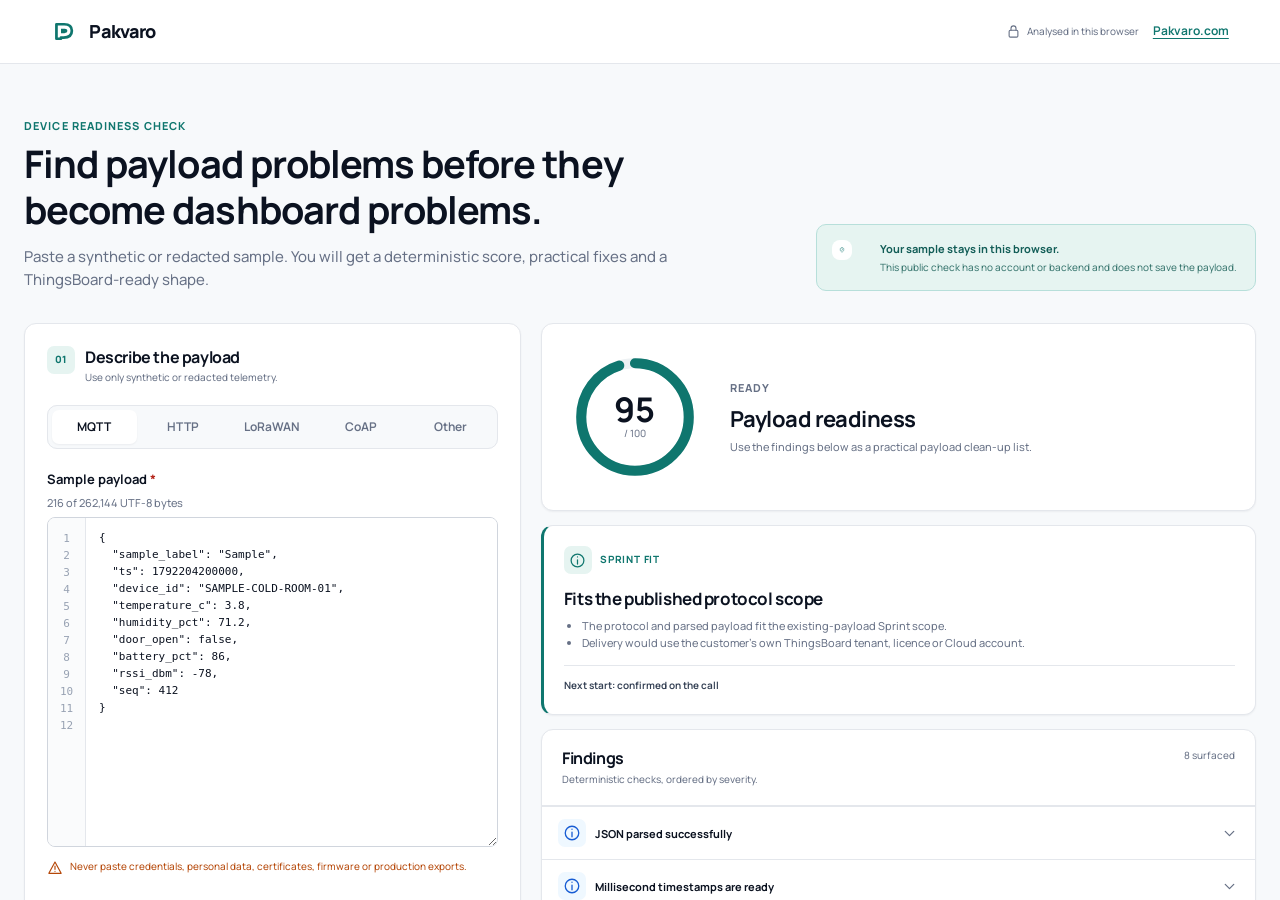
==== index.html @ 4d6ba7c0 "Deploy Release A 2026-10-19T22:43Z" ====
<!doctype html><html lang="en" class="frame-pending"><head><meta charset="UTF-8"><meta name="viewport" content="width=device-width,initial-scale=1"><link rel="icon" href="/favicon.svg" type="image/svg+xml"><link rel="stylesheet" href="/frame-guard.css"><script src="/frame-guard.js"></script><meta http-equiv="refresh" content="0;url=/readiness"><title>Pakvaro Device Readiness Check</title></head><body><main><p>Continue to the <a href="/readiness">Pakvaro Device Readiness Check</a>.</p></main></body></html>
---- frame-guard.css ----
html.frame-pending {
  visibility: hidden;
}
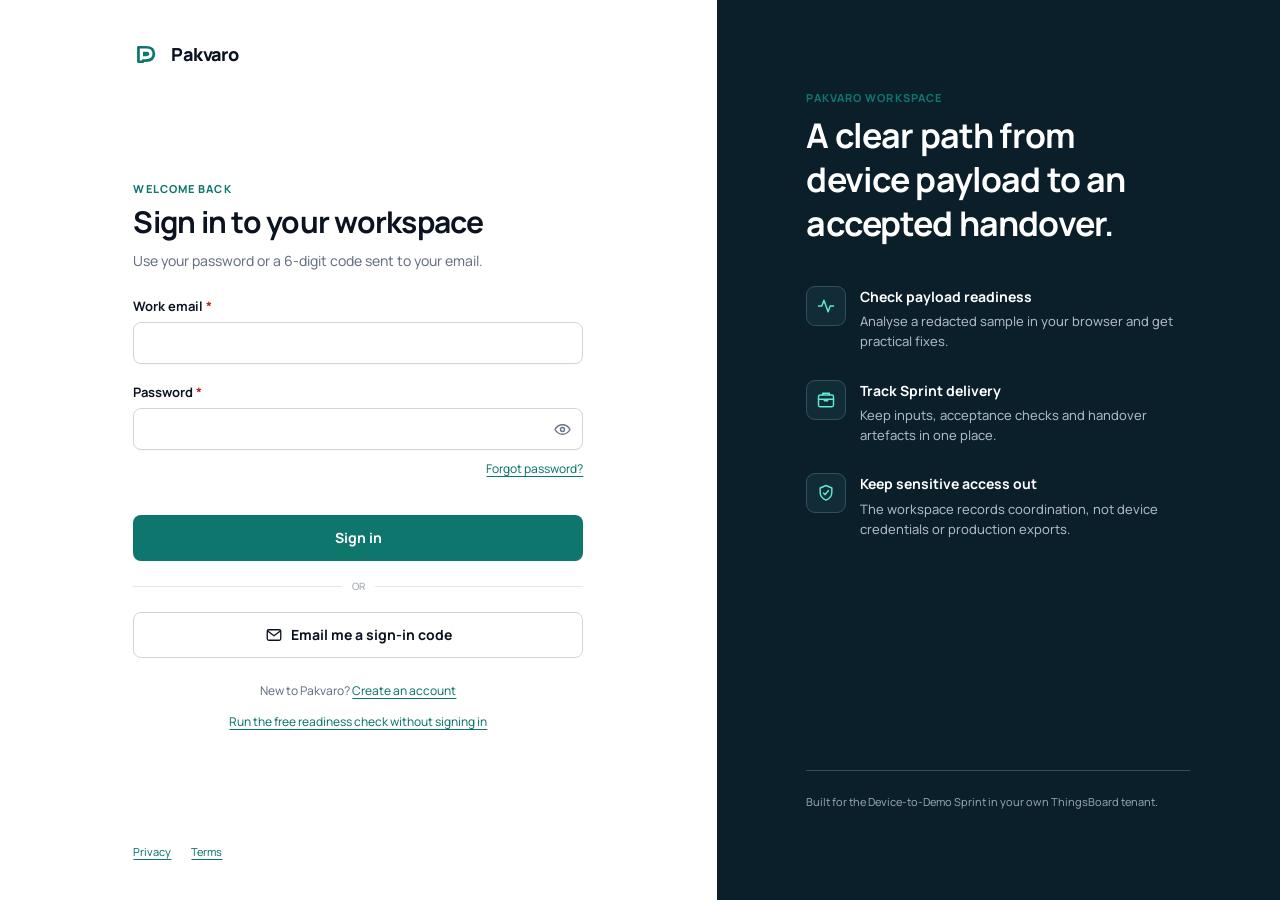
==== commit fc2d74d5: "Deploy Release B 2026-10-20T17:12Z" ====
--- a/index.html
+++ b/index.html
@@ -1 +1,23 @@
-<!doctype html><html lang="en" class="frame-pending"><head><meta charset="UTF-8"><meta name="viewport" content="width=device-width,initial-scale=1"><link rel="icon" href="/favicon.svg" type="image/svg+xml"><link rel="stylesheet" href="/frame-guard.css"><script src="/frame-guard.js"></script><meta http-equiv="refresh" content="0;url=/readiness"><title>Pakvaro Device Readiness Check</title></head><body><main><p>Continue to the <a href="/readiness">Pakvaro Device Readiness Check</a>.</p></main></body></html>+<!doctype html>
+<html lang="en" class="frame-pending">
+  <head>
+    <meta charset="UTF-8" />
+    <meta name="viewport" content="width=device-width, initial-scale=1.0" />
+    <meta name="theme-color" content="#0f766e" />
+    <meta name="robots" content="noindex" />
+    <link rel="stylesheet" href="/frame-guard.css" />
+    <script src="/frame-guard.js"></script>
+    <script src="/preload-guard.js"></script>
+    <title>Pakvaro Workspace</title>
+    <link rel="icon" href="/favicon.svg" type="image/svg+xml" />
+    <link rel="icon" href="/favicon-32.png" sizes="32x32" type="image/png" />
+    <link rel="apple-touch-icon" href="/apple-touch-icon.png" />
+    <script type="module" crossorigin src="/assets/index-mVOu3CSX.js"></script>
+    <link rel="modulepreload" crossorigin href="/assets/ui-y8qulZf3.js">
+    <link rel="modulepreload" crossorigin href="/assets/lib-CEiZIIER.js">
+    <link rel="stylesheet" crossorigin href="/assets/index-DmCGZKM4.css">
+  </head>
+  <body>
+    <div id="root"></div>
+  </body>
+</html>
--- a/assets/index-DmCGZKM4.css
+++ b/assets/index-DmCGZKM4.css
@@ -0,0 +1 @@
+@font-face{font-family:Manrope;src:url(/fonts/manrope.woff2)format("woff2");font-style:normal;font-weight:200 800;font-display:swap}:root{--white:#fff;--surface:#f7f9fb;--surface-raised:#fff;--surface-soft:#f2f4f7;--ink:#0b1220;--body:#344054;--muted:#667085;--subtle:#98a2b3;--line:#e4e7ec;--line-strong:#d0d5dd;--teal:#0f766e;--teal-hover:#115e59;--teal-tint:#e6f4f1;--teal-line:#99d7cf;--blue:#175cd3;--blue-tint:#eff8ff;--green:#067647;--green-tint:#ecfdf3;--amber:#b54708;--amber-tint:#fffaeb;--red:#b42318;--red-tint:#fef3f2;--radius:12px;--radius-sm:8px;--shadow-sm:0 1px 2px #1018280d;--shadow-lg:0 16px 40px -16px #10182833;color:var(--body);background:var(--surface);font-synthesis:none;text-rendering:optimizelegibility;font-family:Manrope,Arial,sans-serif}*,:before,:after{box-sizing:border-box;min-width:0}html{scroll-behavior:smooth;overflow-x:hidden}body{background:var(--surface);min-width:320px;min-height:100vh;color:var(--body);-webkit-font-smoothing:antialiased;margin:0;font-size:14px;font-weight:450;line-height:1.55;overflow-x:hidden}button,input,select,textarea{font:inherit}button,a,select,label,input[type=checkbox],input[type=radio]{touch-action:manipulation}button{color:inherit}a{color:var(--teal);text-underline-offset:3px;text-decoration-thickness:1px}a:hover{color:var(--teal-hover)}img,svg{max-width:100%;display:block}h1,h2,h3,p,dl,dd,ul,ol{margin-top:0}h1,h2,h3{color:var(--ink);letter-spacing:-.025em;text-wrap:balance}h1{font-size:32px;line-height:1.2}h2{font-size:20px;line-height:1.3}h3{font-size:15px;line-height:1.4}p,li{overflow-wrap:anywhere;text-wrap:pretty}table{border-collapse:collapse;border-spacing:0}:focus-visible{outline-offset:2px;outline:3px solid #14b8a666}.sr-only{clip:rect(0,0,0,0)!important;white-space:nowrap!important;border:0!important;width:1px!important;height:1px!important;margin:-1px!important;padding:0!important;position:absolute!important;overflow:hidden!important}.muted{color:var(--muted)}.eyebrow{color:var(--teal);letter-spacing:.1em;text-transform:uppercase;margin:0 0 8px;font-size:11px;font-weight:750;line-height:1.4}.skip-link{z-index:1000;background:var(--ink);color:var(--white);border-radius:8px;padding:10px 14px;font-weight:700;position:fixed;top:12px;left:12px;transform:translateY(-160%)}.skip-link:focus{color:var(--white);transform:translateY(0)}.button{border-radius:var(--radius-sm);text-align:center;cursor:pointer;border:1px solid #0000;justify-content:center;align-items:center;gap:8px;min-height:40px;padding:9px 15px;font-size:13px;font-weight:720;line-height:1.4;text-decoration:none;transition:background-color .15s,border-color .15s,box-shadow .15s,transform .15s;display:inline-flex}.button:hover:not(:disabled){transform:translateY(-1px)}.button:disabled{opacity:.52;cursor:not-allowed}.button--primary{background:var(--teal);color:#fff;box-shadow:var(--shadow-sm)}.button--primary:hover:not(:disabled){background:var(--teal-hover);color:#fff}.button--secondary{border-color:var(--line-strong);color:var(--ink);background:#fff}.button--secondary:hover:not(:disabled){background:var(--surface);color:var(--ink);border-color:#98a2b3}.button--ghost{color:var(--body);background:0 0}.button--ghost:hover:not(:disabled){background:var(--surface-soft);color:var(--ink)}.button--danger{color:var(--red);background:#fff;border-color:#fda29b}.button--danger:hover:not(:disabled){background:var(--red-tint)}.button--sm{min-height:34px;padding:6px 11px;font-size:12px}.button--lg{min-height:46px;padding:11px 18px;font-size:14px}.spinner{border:2px solid;border-right-color:#0000;border-radius:50%;width:16px;height:16px;animation:.7s linear infinite spin}.icon-button{width:38px;height:38px;color:var(--muted);cursor:pointer;background:0 0;border:1px solid #0000;border-radius:8px;flex:0 0 38px;place-items:center;padding:0;display:grid}.icon-button:hover:not(:disabled){border-color:var(--line);background:var(--surface);color:var(--ink)}.icon-button:disabled{opacity:.45;cursor:not-allowed}.icon-button--sm{flex-basis:30px;width:30px;height:30px}.input,.textarea,.select{border:1px solid var(--line-strong);width:100%;color:var(--ink);background:#fff;border-radius:8px;transition:border-color .15s,box-shadow .15s;box-shadow:0 1px 1px #10182808}.input,.select{height:42px;padding:9px 12px}.textarea{resize:vertical;min-height:112px;padding:11px 12px;line-height:1.55}.select{padding-right:34px}.input::placeholder,.textarea::placeholder{color:var(--subtle)}.input:focus,.textarea:focus,.select:focus{border-color:var(--teal);outline:0;box-shadow:0 0 0 3px #0f766e1f}.input:disabled,.select:disabled{background:var(--surface-soft);color:var(--muted)}.field{gap:6px;display:grid}.field>label,.field-label{color:var(--ink);font-size:13px;font-weight:680}.field>label span{color:var(--red)}.field__hint{color:var(--muted);margin:-2px 0 0;font-size:11px}.field__error{color:var(--red);align-items:center;gap:5px;margin:0;font-size:11px;display:flex}.field--error .input,.field--error .textarea,.field--error .select{border-color:#f04438}.input-with-action{position:relative}.input-with-action .input{padding-right:48px}.input-with-action .icon-button{position:absolute;top:2px;right:2px}.password-control{gap:7px;display:grid}.password-strength{color:var(--muted);align-items:center;gap:10px;font-size:11px;display:flex}.strength-bars{flex:1;grid-template-columns:repeat(4,1fr);gap:4px;display:grid}.strength-bars i{background:var(--line);border-radius:4px;height:3px}.strength-bars i.is-active{background:var(--teal)}.choice-control{color:var(--body);cursor:pointer;grid-template-columns:18px minmax(0,1fr);align-items:flex-start;gap:10px;display:grid}.choice-control>input{opacity:0;pointer-events:none;position:absolute}.choice-control__indicator{border:1px solid var(--line-strong);color:#fff;background:#fff;border-radius:5px;place-items:center;width:18px;height:18px;margin-top:1px;display:grid}.choice-control>input:focus-visible+.choice-control__indicator{outline-offset:2px;outline:3px solid #14b8a666}.choice-control>input:checked+.choice-control__indicator{border-color:var(--teal);background:var(--teal)}.radio-group .choice-control__indicator{border-radius:50%}.radio-group .choice-control>input:checked+.choice-control__indicator{border:5px solid var(--teal);background:#fff}.choice-control strong{color:var(--ink);font-size:13px;font-weight:600;display:block}.choice-control small{color:var(--muted);margin-top:2px;font-size:11px;font-weight:450;display:block}.radio-group{border:0;gap:10px;margin:0;padding:0;display:grid}.segmented{border:1px solid var(--line);background:var(--surface);border-radius:10px;flex-wrap:wrap;gap:4px;margin:0;padding:4px;display:flex;overflow:hidden}.segmented__option{cursor:pointer;flex:1}.segmented__option input{opacity:0;position:absolute}.segmented__option span{min-height:34px;color:var(--muted);white-space:nowrap;border-radius:7px;justify-content:center;align-items:center;padding:6px 10px;font-size:12px;font-weight:650;display:flex}.segmented__option input:checked+span{color:var(--ink);box-shadow:var(--shadow-sm);background:#fff}.segmented__option input:focus-visible+span{outline:3px solid #14b8a666}.card{border:1px solid var(--line);border-radius:var(--radius);background:var(--surface-raised);box-shadow:var(--shadow-sm)}.badge{text-transform:capitalize;white-space:nowrap;border:1px solid #0000;border-radius:999px;align-items:center;gap:6px;min-height:24px;padding:3px 8px;font-size:10px;font-weight:700;line-height:1.35;display:inline-flex}.badge i{background:currentColor;border-radius:50%;width:6px;height:6px}.badge--neutral{border-color:var(--line);background:var(--surface);color:var(--muted)}.badge--teal{background:var(--teal-tint);color:var(--teal);border-color:#a7ded7}.badge--blue{background:var(--blue-tint);color:var(--blue);border-color:#b2ddff}.badge--amber{background:var(--amber-tint);color:var(--amber);border-color:#fedf89}.badge--red{background:var(--red-tint);color:var(--red);border-color:#fecdca}.badge--green{background:var(--green-tint);color:var(--green);border-color:#abefc6}.avatar{background:var(--teal-tint);width:36px;height:36px;color:var(--teal);border:1px solid #b7dfda;border-radius:50%;flex:0 0 36px;place-items:center;font-size:11px;font-weight:800;display:grid}.avatar--sm{flex-basis:32px;width:32px;height:32px;font-size:10px}.avatar--lg{flex-basis:56px;width:56px;height:56px;font-size:15px}.progress{background:var(--surface-soft);border-radius:8px;width:100%;height:7px;overflow:hidden}.progress>span{border-radius:inherit;background:var(--teal);height:100%;display:block}.skeleton{background:#e9edf2;border-radius:6px;animation:1.2s ease-in-out infinite pulse;display:block}.score-gauge{flex:0 0 142px;width:142px;height:142px;position:relative}.score-gauge svg{width:100%;height:100%;transform:rotate(-90deg)}.score-gauge circle{fill:none;stroke-width:3px}.score-gauge__track{stroke:#edf1f3}.score-gauge__value{stroke:var(--teal);stroke-linecap:round}.score-gauge>div{text-align:center;place-content:center;display:grid;position:absolute;inset:0}.score-gauge strong{color:var(--ink);font-size:34px;line-height:1}.score-gauge span{color:var(--muted);font-size:10px}.empty-state{border:1px dashed var(--line-strong);border-radius:var(--radius);text-align:center;background:#fff;justify-items:center;padding:48px 24px;display:grid}.empty-state>span{background:var(--teal-tint);width:44px;height:44px;color:var(--teal);border-radius:10px;place-items:center;margin-bottom:16px;display:grid}.empty-state h3{margin-bottom:6px;font-size:17px}.empty-state p{max-width:430px;color:var(--muted);margin:0 0 18px}.banner{background:var(--blue-tint);color:#18486e;border:1px solid #b2ddff;border-radius:8px;grid-template-columns:20px minmax(0,1fr);align-items:flex-start;gap:10px;padding:12px 14px;font-size:12px;display:grid}.banner>svg{margin-top:1px}.banner strong{color:inherit;margin-bottom:2px;display:block}.banner p,.banner>div>div{margin:0}.banner--success{background:var(--green-tint);color:var(--green);border-color:#abefc6}.banner--warning{background:var(--amber-tint);color:var(--amber);border-color:#fedf89}.banner--danger{background:var(--red-tint);color:var(--red);border-color:#fecdca}.table-wrap{width:100%;position:relative;overflow:auto}.table-wrap:focus-visible{outline-offset:-2px}.table-wrap table{width:100%;min-width:620px}.table-wrap th,.table-wrap td{border-bottom:1px solid var(--line);text-align:left;vertical-align:middle;padding:12px 14px}.table-wrap thead th{color:var(--muted);letter-spacing:.06em;text-transform:uppercase;background:#fafbfc;font-size:10px;font-weight:750}.table-wrap tbody tr:last-child>*{border-bottom:0}.table-wrap tbody th,.table-wrap tbody td{color:var(--body);font-size:12px}.table-wrap td strong,.table-wrap td small{display:block}.table-wrap td strong{color:var(--ink)}.table-wrap td small{color:var(--muted);margin-top:2px}.table-wrap code{color:var(--ink);font-family:SFMono-Regular,Consolas,monospace}.code-block{color:#e4e7ec;background:#101828;border:1px solid #27374d;border-radius:10px;overflow:hidden}.code-block>div{border-bottom:1px solid #344054;justify-content:space-between;align-items:center;min-height:42px;padding:4px 7px 4px 14px;display:flex}.code-block>div>span{color:#98a2b3;letter-spacing:.07em;text-transform:uppercase;font-size:10px;font-weight:700}.code-block .button{color:#d0d5dd}.code-block pre{max-height:360px;margin:0;padding:16px;font:12px/1.65 SFMono-Regular,Consolas,monospace;overflow:auto}.code-block code{white-space:pre-wrap;word-break:break-word}.tooltip{display:inline-flex;position:relative}.tooltip:after{z-index:50;background:var(--ink);color:#fff;content:attr(data-tooltip);opacity:0;pointer-events:none;border-radius:6px;width:max-content;max-width:220px;padding:6px 8px;font-size:10px;position:absolute;bottom:calc(100% + 8px);right:50%;transform:translate(50%)}.tooltip:hover:after,.tooltip:focus-within:after{opacity:1}.tabs__list{border-bottom:1px solid var(--line);gap:2px;display:flex;overflow:auto}.tabs__list button{min-height:44px;color:var(--muted);white-space:nowrap;cursor:pointer;background:0 0;border:0;padding:10px 14px;font-size:12px;font-weight:650;position:relative}.tabs__list button[aria-selected=true]{color:var(--teal)}.tabs__list button[aria-selected=true]:after{background:var(--teal);content:"";height:2px;position:absolute;bottom:-1px;left:12px;right:12px}.tabs__panel{padding-top:20px}.stepper{grid-template-columns:repeat(3,1fr);margin:0;padding:0;list-style:none;display:grid}.stepper li{color:var(--muted);justify-items:center;gap:7px;display:grid;position:relative}.stepper li:before{z-index:0;background:var(--line);content:"";height:1px;position:absolute;top:14px;left:-50%;right:50%}.stepper li:first-child:before{display:none}.stepper li>span{z-index:1;border:1px solid var(--line-strong);width:28px;height:28px;color:var(--muted);background:#fff;border-radius:50%;place-items:center;font-size:11px;font-weight:700;display:grid;position:relative}.stepper li[aria-current=step]>span,.stepper li.is-complete>span{border-color:var(--teal);background:var(--teal);color:#fff}.stepper li small{font-size:10px}.stepper li[aria-current=step] small{color:var(--ink);font-weight:700}.dialog{width:min(520px,100% - 32px);box-shadow:var(--shadow-lg);background:#fff;border:0;border-radius:12px;padding:0}.dialog::backdrop{background:#0b12207a}.dialog__header{border-bottom:1px solid var(--line);justify-content:space-between;align-items:flex-start;gap:24px;padding:20px 22px;display:flex}.dialog__header h2{margin-bottom:4px}.dialog__header p{color:var(--muted);margin:0;font-size:12px}.dialog__body{padding:22px}.dialog__actions{justify-content:flex-end;gap:8px;margin-top:20px;display:flex}.dropdown{position:relative}.dropdown__menu{z-index:100;border:1px solid var(--line);width:220px;box-shadow:var(--shadow-lg);background:#fff;border-radius:10px;padding:5px;position:absolute;top:calc(100% + 6px);right:0}.dropdown__menu>button{width:100%;min-height:38px;color:var(--body);text-align:left;cursor:pointer;background:0 0;border:0;border-radius:7px;align-items:center;gap:10px;padding:8px 10px;font-size:12px;display:flex}.dropdown__menu>button:hover{background:var(--surface)}.dropdown__separator{background:var(--line);height:1px;margin:5px}.toast-region{z-index:500;gap:8px;width:min(380px,100vw - 32px);display:grid;position:fixed;bottom:20px;right:20px}.toast{border:1px solid var(--line);box-shadow:var(--shadow-lg);background:#fff;border-radius:10px;grid-template-columns:30px minmax(0,1fr) 30px;align-items:flex-start;gap:10px;padding:12px;display:grid}.toast>span{background:var(--blue-tint);width:28px;height:28px;color:var(--blue);border-radius:7px;place-items:center;display:grid}.toast--success>span{background:var(--green-tint);color:var(--green)}.toast--warning>span{background:var(--amber-tint);color:var(--amber)}.toast--danger>span{background:var(--red-tint);color:var(--red)}.toast strong{color:var(--ink);font-size:12px;display:block}.toast p{color:var(--muted);margin:2px 0 0;font-size:11px}.brand{color:var(--ink);letter-spacing:-.035em;align-items:center;gap:9px;font-size:18px;font-weight:800;text-decoration:none;display:inline-flex}.brand:hover{color:var(--ink)}.brand-mark{width:29px;height:29px;color:var(--teal);flex:0 0 29px;display:block}.auth-layout{background:#fff;grid-template-columns:minmax(0,1fr) minmax(420px,44%);min-height:100vh;display:grid}.auth-panel{justify-content:center;padding:40px 48px;display:flex}.auth-panel__inner{flex-direction:column;width:min(100%,450px);min-height:100%;display:flex}.auth-form{gap:24px;margin:auto 0;padding:64px 0;display:grid}.auth-form header h1{margin:0 0 10px;font-size:30px}.auth-form header p:last-child{color:var(--muted);margin:0}.auth-form form{gap:18px;display:grid}.auth-form form>.button{width:100%}.auth-switch,.auth-public-link{text-align:center;color:var(--muted);margin:0;font-size:12px}.auth-public-link{margin-top:-12px}.form-row{align-items:center;display:flex}.form-row--between{justify-content:flex-end;margin-top:-8px;font-size:12px}.form-divider{color:var(--subtle);text-transform:uppercase;grid-template-columns:1fr auto 1fr;align-items:center;gap:10px;font-size:10px;display:grid}.form-divider:before,.form-divider:after{background:var(--line);content:"";height:1px}.auth-footer{color:var(--muted);gap:20px;font-size:11px;display:flex}.auth-product{color:#d0d5dd;background:#0b1f2a;flex-direction:column;justify-content:space-between;min-height:100%;padding:clamp(48px,7vw,96px);display:flex}.auth-product h2{color:#fff;max-width:560px;margin-bottom:40px;font-size:34px;line-height:1.3}.auth-product ul{gap:28px;margin:0;padding:0;list-style:none;display:grid}.auth-product li{grid-template-columns:40px minmax(0,1fr);gap:14px;display:grid}.auth-product li>span{color:#5eead4;background:#122c37;border:1px solid #31505b;border-radius:9px;place-items:center;width:40px;height:40px;display:grid}.auth-product li strong{color:#fff;margin-bottom:4px;display:block}.auth-product li p{color:#aebbc4;max-width:480px;margin:0;font-size:13px}.auth-product__note{color:#8fa2ad;border-top:1px solid #31505b;margin:56px 0 0;padding-top:22px;font-size:11px}.loading-stack{gap:12px;display:grid}.onboarding-page{background:var(--surface);min-height:100vh;padding:56px 32px}.onboarding-shell{grid-template-columns:340px minmax(0,1fr);gap:64px;width:min(100%,1080px);margin:0 auto;display:grid}.onboarding-intro{padding-top:26px}.onboarding-intro h1{margin-bottom:14px;font-size:36px}.onboarding-intro>p:not(.eyebrow){color:var(--muted)}.onboarding-intro .stepper{margin-top:44px}.onboarding-card{padding:32px}.onboarding-card form{gap:20px;display:grid}.onboarding-card form>header{margin-bottom:4px}.onboarding-card form>header span{color:var(--teal);text-transform:uppercase;font-size:10px;font-weight:750}.onboarding-card form>header h2{margin:5px 0}.onboarding-card form>header p{color:var(--muted);margin:0}.onboarding-actions{border-top:1px solid var(--line);justify-content:space-between;align-items:center;gap:12px;margin:10px -32px -32px;padding:18px 32px;display:flex}.onboarding-actions>div{gap:8px;display:flex}.app-shell{background:var(--surface);grid-template-columns:248px minmax(0,1fr);min-height:100vh;display:grid}.sidebar{z-index:50;border-right:1px solid var(--line);background:#fff;flex-direction:column;width:248px;padding:16px 12px;transition:width .2s;display:flex;position:fixed;inset:0 auto 0 0}.sidebar__brand{justify-content:space-between;align-items:center;height:48px;padding:0 4px 0 8px;display:flex}.sidebar nav{gap:3px;margin-top:24px;display:grid}.sidebar nav>a,.sidebar__admin>a{min-height:42px;color:var(--muted);border-radius:8px;align-items:center;gap:12px;padding:9px 11px;font-size:13px;font-weight:600;text-decoration:none;display:flex}.sidebar nav>a:hover,.sidebar__admin>a:hover{background:var(--surface);color:var(--ink)}.sidebar nav>a.active,.sidebar__admin>a.active{background:var(--teal-tint);color:var(--teal)}.sidebar nav>a .badge{margin-left:auto}.sidebar__admin{border-top:1px solid var(--line);margin-top:24px;padding-top:18px}.sidebar__admin>span{color:var(--subtle);letter-spacing:.1em;text-transform:uppercase;padding:0 11px 6px;font-size:9px;font-weight:750;display:block}.sidebar__footer{background:var(--surface);border-radius:8px;align-items:flex-start;gap:9px;margin-top:auto;padding:12px 10px;display:flex}.privacy-dot{background:var(--teal);border-radius:50%;flex:0 0 8px;width:8px;height:8px;margin-top:4px}.sidebar__footer p{margin:0}.sidebar__footer strong,.sidebar__footer small{display:block}.sidebar__footer strong{color:var(--ink);font-size:10px}.sidebar__footer small{color:var(--muted);margin-top:2px;font-size:9px}.app-frame{grid-column:2;min-width:0}.topbar{z-index:40;border-bottom:1px solid var(--line);background:#fffffff5;justify-content:space-between;align-items:center;height:64px;padding:0 28px;display:flex;position:sticky;top:0}.topbar>div:first-child{align-items:center;gap:10px;display:flex}.topbar p{max-width:460px;color:var(--ink);text-overflow:ellipsis;white-space:nowrap;margin:0;font-size:13px;font-weight:680;overflow:hidden}.topbar__actions{align-items:center;gap:5px;display:flex}.notification-button{width:38px;height:38px;color:var(--muted);border-radius:8px;place-items:center;display:grid;position:relative}.notification-button:hover{background:var(--surface);color:var(--ink)}.notification-button span{background:var(--red);color:#fff;border:2px solid #fff;border-radius:12px;place-items:center;min-width:17px;height:17px;padding:0 4px;font-size:8px;font-weight:750;display:grid;position:absolute;top:1px;right:0}.user-menu__trigger{cursor:pointer;background:0 0;border:1px solid #0000;border-radius:9px;align-items:center;gap:9px;margin-left:6px;padding:4px 6px;display:flex}.user-menu__trigger:hover{border-color:var(--line);background:var(--surface)}.user-menu__trigger>span{text-align:left;display:grid}.user-menu__trigger strong{max-width:150px;color:var(--ink);text-overflow:ellipsis;white-space:nowrap;font-size:11px;overflow:hidden}.user-menu__trigger small{max-width:150px;color:var(--muted);text-overflow:ellipsis;white-space:nowrap;font-size:9px;overflow:hidden}.page-content{width:min(100%,1480px);margin:0 auto;padding:32px 36px 64px}.mobile-nav{display:none}.app-shell--collapsed{grid-template-columns:72px minmax(0,1fr)}.app-shell--collapsed .sidebar{width:72px}.app-shell--collapsed .sidebar .brand span:not(.brand-mark),.app-shell--collapsed .sidebar nav>a>span,.app-shell--collapsed .sidebar nav .badge,.app-shell--collapsed .sidebar__admin>span,.app-shell--collapsed .sidebar__admin>a>span,.app-shell--collapsed .sidebar__footer{display:none}.app-shell--collapsed .sidebar__brand{padding:0}.app-shell--collapsed .sidebar__brand .icon-button{position:absolute;top:64px;left:17px}.app-shell--collapsed .sidebar nav{margin-top:58px}.app-shell--collapsed .sidebar nav>a,.app-shell--collapsed .sidebar__admin>a{justify-content:center;padding-inline:0}.shell-loading{gap:20px;padding:40px;display:grid}.guard-loading{place-items:center;min-height:100vh;padding:24px;display:grid}.guard-loading .card{gap:16px;width:min(100%,520px);padding:28px;display:grid}.route-loading{gap:18px;padding:28px;display:grid}.page-header{margin-bottom:28px}.breadcrumbs{color:var(--muted);flex-wrap:wrap;align-items:center;gap:4px;margin-bottom:16px;font-size:10px;display:flex}.breadcrumbs>span{align-items:center;gap:4px;display:flex}.breadcrumbs a{color:var(--muted)}.page-header__row{justify-content:space-between;align-items:flex-end;gap:24px;display:flex}.page-header h1{margin:0;font-size:28px}.page-header__row>div:first-child>p:last-child{max-width:720px;color:var(--muted);margin:7px 0 0}.page-header__actions{align-items:center;gap:8px;display:flex}.card-kicker{color:var(--teal);letter-spacing:.08em;text-transform:uppercase;align-items:center;gap:8px;font-size:10px;font-weight:750;display:flex}.card-kicker>span{background:var(--teal-tint);border-radius:7px;place-items:center;width:28px;height:28px;display:grid}.card-heading,.section-heading-row{justify-content:space-between;align-items:flex-start;gap:20px;display:flex}.card-heading h2,.section-heading-row h2{margin:0}.card-heading p,.section-heading-row p{color:var(--muted);margin:3px 0 0;font-size:11px}.section-heading-row{align-items:flex-end;margin-bottom:14px}.section-heading-row>a{font-size:12px;font-weight:650}.dashboard-grid{grid-template-columns:minmax(0,1.65fr) minmax(290px,.75fr);gap:18px;display:grid}.dashboard-grid>.card{padding:22px}.dashboard-next{position:relative;overflow:hidden}.dashboard-next__title{justify-content:space-between;align-items:flex-start;gap:20px;margin:20px 0 30px;display:flex}.dashboard-next__title h2{margin-bottom:5px;font-size:23px}.dashboard-next__title p{color:var(--muted);margin:0}.metric-progress{background:var(--surface-soft);border-radius:8px;height:7px;margin:6px 0;position:relative}.metric-progress>span{background:var(--teal);border-radius:8px;height:100%;display:block}.metric-progress>i{background:var(--teal);width:13px;height:13px;box-shadow:0 0 0 1px var(--teal);border:3px solid #fff;border-radius:50%;position:absolute;top:50%;transform:translate(-50%,-50%)}.dashboard-next__footer{color:var(--muted);justify-content:space-between;gap:16px;margin-top:12px;font-size:10px;display:flex}.dashboard-next__footer a{align-items:center;gap:3px;font-weight:700;display:flex}.quick-actions>.card-heading{margin-bottom:12px}.quick-actions>div:last-child{display:grid}.quick-actions a{border-top:1px solid var(--line);color:var(--body);grid-template-columns:36px minmax(0,1fr) 18px;align-items:center;gap:10px;padding:11px 0;text-decoration:none;display:grid}.quick-actions a>span{background:var(--surface);width:34px;height:34px;color:var(--teal);border-radius:8px;place-items:center;display:grid}.quick-actions a strong,.quick-actions a small{display:block}.quick-actions a strong{color:var(--ink);font-size:11px}.quick-actions a small{color:var(--muted);font-size:9px}.quick-actions a>svg{color:var(--subtle)}.dashboard-columns{grid-template-columns:minmax(0,1.4fr) minmax(280px,.6fr);gap:24px;margin-top:30px;display:grid}.project-cards{grid-template-columns:repeat(2,minmax(0,1fr));gap:12px;display:grid}.project-card{border:1px solid var(--line);color:var(--body);background:#fff;border-radius:10px;padding:18px;text-decoration:none}.project-card:hover{border-color:var(--teal-line);color:var(--body);box-shadow:var(--shadow-sm)}.project-card>div:first-child{justify-content:space-between;align-items:center;display:flex}.project-card h3{margin:18px 0 4px}.project-card p{color:var(--muted);margin:0;font-size:10px}.project-card__progress{align-items:center;gap:10px;margin-top:20px;display:flex}.project-card__progress>span{background:var(--surface-soft);border-radius:6px;flex:1;height:5px;overflow:hidden}.project-card__progress i{background:var(--teal);height:100%;display:block}.project-card__progress small{color:var(--muted);font-size:9px}.activity-list{padding:6px 16px}.activity-list>div{border-bottom:1px solid var(--line);grid-template-columns:30px minmax(0,1fr);gap:10px;padding:12px 0;display:grid}.activity-list>div:last-child{border-bottom:0}.activity-list>div>span{background:var(--surface);width:28px;height:28px;color:var(--teal);border-radius:7px;place-items:center;display:grid}.activity-list strong,.activity-list small{display:block}.activity-list strong{color:var(--ink);text-transform:capitalize;font-size:10px}.activity-list small{color:var(--muted);margin-top:2px;font-size:9px}.dashboard-reports{margin-top:30px}.report-row{grid-template-columns:repeat(4,minmax(0,1fr));gap:10px;display:grid}.report-row>a{border:1px solid var(--line);color:var(--body);background:#fff;border-radius:10px;grid-template-columns:44px minmax(0,1fr);align-items:center;gap:10px;padding:14px;text-decoration:none;display:grid}.report-row>a:hover{border-color:var(--teal-line)}.report-row>a>.badge{grid-column:1/-1;justify-self:start}.report-row strong,.report-row small{display:block}.report-row strong{color:var(--ink);font-size:10px}.report-row small{color:var(--muted);font-size:9px}.score-dot{background:var(--teal-tint);width:42px;height:42px;color:var(--teal);border-radius:50%;place-items:center;font-size:13px;font-weight:800;display:grid}.score-dot--small-fixes{background:var(--amber-tint);color:var(--amber)}.score-dot--needs-work{background:var(--red-tint);color:var(--red)}.readiness-page{background:var(--surface);min-height:100vh}.readiness-topbar{border-bottom:1px solid var(--line);background:#fff;justify-content:space-between;align-items:center;height:64px;padding:0 clamp(20px,4vw,64px);display:flex}.readiness-topbar>div{align-items:center;gap:14px;display:flex}.readiness-topbar>div>span{color:var(--muted);align-items:center;gap:6px;font-size:10px;display:flex}.readiness-topbar>div>a:not(.button){font-size:12px;font-weight:650}.readiness-hero{grid-template-columns:minmax(0,1fr) minmax(300px,440px);align-items:end;gap:64px;width:min(100% - 48px,1480px);margin:0 auto;padding:54px 0 32px;display:grid}.readiness-hero h1{max-width:800px;margin-bottom:12px;font-size:38px}.readiness-hero>div:first-child>p:last-child{max-width:780px;color:var(--muted);margin:0;font-size:15px}.privacy-note{background:var(--teal-tint);color:var(--teal);border:1px solid #b7dfda;border-radius:10px;grid-template-columns:36px minmax(0,1fr);gap:12px;padding:15px;display:grid}.privacy-note>svg{background:#fff;border-radius:8px;padding:7px}.privacy-note p{margin:0}.privacy-note strong,.privacy-note span{display:block}.privacy-note strong{color:#125d57;font-size:11px}.privacy-note span{color:#39766f;margin-top:3px;font-size:10px}.readiness-workbench{grid-template-columns:minmax(420px,.82fr) minmax(520px,1.18fr);align-items:start;gap:20px;width:min(100% - 48px,1480px);margin:0 auto;padding-bottom:48px;display:grid}.readiness-inputs{gap:14px;display:grid}.readiness-inputs>.card{padding:22px}.readiness-inputs>.card:first-child{gap:20px;display:grid}.workbench-heading{justify-content:space-between;align-items:flex-start;gap:14px;display:flex}.workbench-heading>div:first-child{gap:10px;display:flex}.workbench-heading>div:first-child>span{background:var(--teal-tint);width:28px;height:28px;color:var(--teal);border-radius:7px;place-items:center;font-size:10px;font-weight:800;display:grid}.workbench-heading h2{margin:1px 0 2px;font-size:16px}.workbench-heading p{color:var(--muted);margin:0;font-size:10px}.code-textarea{border:1px solid var(--line-strong);background:#fff;border-radius:8px;grid-template-columns:38px minmax(0,1fr);display:grid;overflow:hidden}.code-textarea:focus-within{border-color:var(--teal);box-shadow:0 0 0 3px #0f766e1f}.code-textarea>div{border-right:1px solid var(--line);color:var(--subtle);text-align:center;background:#fafbfc;align-content:start;padding:12px 0;font:11px/1.55 Consolas,monospace;display:grid}.code-textarea>div span{height:17px}.code-textarea .textarea{min-height:310px;box-shadow:none;white-space:pre;border:0;border-radius:0;padding:11px 13px;font:11px/1.55 Consolas,monospace;overflow:auto}.inline-warning{color:var(--amber);align-items:flex-start;gap:7px;margin:-8px 0 0;font-size:10px;display:flex}.inline-warning svg{flex:none;margin-top:1px}.input-grid{grid-template-columns:repeat(2,minmax(0,1fr));gap:14px;display:grid}.input-grid__wide{grid-column:1/-1}.declarations{border:1px solid var(--line);border-radius:8px;gap:10px;margin:0;padding:16px;display:grid}.declarations legend{color:var(--ink);padding:0 5px;font-size:12px;font-weight:700}.declarations>p{color:var(--muted);margin:-4px 0 3px;font-size:10px}.save-panel{gap:15px;display:grid}.save-panel h2{margin-bottom:3px;font-size:15px}.save-panel>div>p{color:var(--muted);margin:0;font-size:10px}.save-panel>.button{width:100%}.readiness-output{min-width:0}.readiness-results{gap:14px;display:grid}.readiness-results>.card,.result-section{border:1px solid var(--line);box-shadow:var(--shadow-sm);background:#fff;border-radius:12px}.score-card{padding:22px}.score-card>div{align-items:center;gap:24px;display:flex}.score-card h2{margin:10px 0 4px;font-size:22px}.score-card p{max-width:500px;color:var(--muted);margin:0;font-size:11px}.fit-card{padding:20px;border-left:3px solid var(--teal)!important}.fit-card--partial{border-left-color:var(--amber)!important}.fit-card--out{border-left-color:var(--red)!important}.fit-card h2{margin:14px 0 7px;font-size:17px}.fit-card ul{color:var(--muted);margin:0 0 10px;padding-left:18px;font-size:11px}.fit-card .next-start{border-top:1px solid var(--line);color:var(--body);margin:14px 0 0;padding-top:12px;font-size:10px;font-weight:650}.result-section{overflow:hidden}.result-section__heading{border-bottom:1px solid var(--line);justify-content:space-between;align-items:flex-start;gap:18px;padding:18px 20px;display:flex}.result-section__heading h2{margin:0;font-size:16px}.result-section__heading p{color:var(--muted);margin:3px 0 0;font-size:10px}.result-section__heading>span{color:var(--muted);font-size:10px}.findings{display:grid}.finding-group__label{justify-content:space-between;align-items:center;padding:12px 16px 7px;display:flex}.finding-group__label>span{color:var(--muted);font-size:10px}.finding{border-top:1px solid var(--line)}.finding summary{cursor:pointer;grid-template-columns:28px minmax(0,1fr) 18px;align-items:center;gap:9px;min-height:52px;padding:10px 16px;list-style:none;display:grid}.finding summary::-webkit-details-marker{display:none}.finding summary>span{background:var(--blue-tint);width:28px;height:28px;color:var(--blue);border-radius:7px;place-items:center;display:grid}.finding--warn summary>span{background:var(--amber-tint);color:var(--amber)}.finding--fail summary>span{background:var(--red-tint);color:var(--red)}.finding summary strong{color:var(--ink);font-size:11px}.finding summary>svg{color:var(--muted);transition:transform .15s}.finding[open] summary>svg{transform:rotate(180deg)}.finding>div{padding:0 16px 15px 53px}.finding>div>p{color:var(--muted);margin:0 0 10px;font-size:11px}.finding__fix{background:var(--surface);border-radius:7px;justify-content:space-between;align-items:flex-start;gap:12px;padding:10px;display:flex}.finding__fix small,.finding__fix code{display:block}.finding__fix small{color:var(--muted);text-transform:uppercase;margin-bottom:3px;font-size:9px}.finding__fix code{color:var(--ink);font:10px/1.5 Manrope,sans-serif}.result-section>.code-block{margin:16px}.rename-table{padding:0 16px 16px}.rename-table h3{margin:0 0 8px}.stats-grid{grid-template-columns:repeat(4,minmax(0,1fr));padding:16px;display:grid}.stats-grid>div{border-right:1px solid var(--line);padding:5px 14px}.stats-grid>div:last-child{border-right:0}.stats-grid span,.stats-grid strong{display:block}.stats-grid span{color:var(--muted);font-size:9px}.stats-grid strong{color:var(--ink);margin-top:3px;font-size:16px}.readiness-cta{background:#eaf6f4;border:1px solid #9ed5ce;border-radius:12px;justify-content:space-between;align-items:center;gap:36px;width:min(100% - 48px,1480px);margin:0 auto 32px;padding:28px;display:flex}.readiness-cta h2{margin:0 0 5px;font-size:22px}.readiness-cta>div:first-child>p:last-child{color:#4f716e;margin:0;font-size:11px}.readiness-cta>div:last-child{flex-wrap:wrap;justify-content:flex-end;gap:8px;display:flex}.readiness-footer{border-top:1px solid var(--line);color:var(--muted);background:#fff;justify-content:space-between;align-items:center;padding:20px clamp(24px,4vw,64px);font-size:10px;display:flex}.readiness-footer>div{gap:20px;display:flex}.reports-list,.projects-table,.admin-table{overflow:hidden}.table-progress{align-items:center;gap:8px;display:flex}.table-progress .progress{width:84px}.table-progress span{color:var(--muted);font-size:9px}.saved-report{gap:16px;display:grid}.saved-report>.page-header{margin-bottom:4px}.saved-report__summary{grid-template-columns:minmax(0,1.2fr) minmax(300px,.8fr);gap:16px;display:grid}.saved-report__summary>.card{align-items:center;gap:20px;padding:22px;display:flex}.saved-report__summary h2{margin:10px 0 5px}.saved-report__summary p{color:var(--muted);margin:0;font-size:11px}.saved-report__summary>.card:last-child{display:block}.saved-report__summary dl{gap:8px;margin:14px 0 0;display:grid}.saved-report__summary dl>div{border-top:1px solid var(--line);justify-content:space-between;gap:16px;padding-top:8px;font-size:10px;display:flex}.saved-report__summary dt{color:var(--muted)}.saved-report__summary dd{color:var(--ink);text-transform:capitalize;font-weight:650}.report-detail{overflow:hidden}.report-detail>h2{border-bottom:1px solid var(--line);margin:0;padding:18px 20px;font-size:16px}.report-detail>.code-block{margin:16px}.report-finding{border-bottom:1px solid var(--line);grid-template-columns:70px minmax(0,1fr);gap:14px;padding:16px 20px;display:grid}.report-finding:last-child{border-bottom:0}.report-finding .badge{justify-content:center;align-self:start}.report-finding h3{margin-bottom:3px}.report-finding p{color:var(--muted);margin:0 0 10px;font-size:11px}.report-finding small,.report-finding code{display:block}.report-finding small{color:var(--muted);text-transform:uppercase;font-size:9px}.report-finding code{margin-top:3px;font:10px/1.5 Manrope,sans-serif}.project-overview{grid-template-columns:minmax(0,1.4fr) minmax(280px,.6fr);gap:16px;display:grid}.project-overview>.card{padding:20px}.project-overview .progress{margin:20px 0}.project-facts{border-top:1px solid var(--line);grid-template-columns:repeat(4,minmax(0,1fr));margin:0;padding-top:16px;display:grid}.project-facts>div{border-right:1px solid var(--line);padding:0 12px}.project-facts>div:first-child{padding-left:0}.project-facts>div:last-child{border:0}.project-facts dt{color:var(--muted);font-size:9px}.project-facts dd{color:var(--ink);text-transform:capitalize;margin-top:3px;font-size:11px;font-weight:650}.checklist{margin-top:14px;display:grid}.checklist>div{border-top:1px solid var(--line);text-transform:capitalize;align-items:center;gap:8px;padding:9px 0;font-size:11px;display:flex}.mono-index{color:var(--muted);font-family:Consolas,monospace}.deliverable-list{display:grid}.deliverable-list>div{border-bottom:1px solid var(--line);grid-template-columns:80px minmax(0,1fr);align-items:center;gap:14px;padding:14px 18px;display:grid}.deliverable-list>div:last-child{border-bottom:0}.deliverable-list strong,.deliverable-list small{display:block}.deliverable-list strong{color:var(--ink);font-size:12px}.deliverable-list small{color:var(--muted);font-size:10px}.pipeline-counts{grid-template-columns:repeat(6,minmax(0,1fr));gap:10px;margin-bottom:16px;display:grid}.pipeline-counts>.card{padding:14px}.pipeline-counts span,.pipeline-counts strong{display:block}.pipeline-counts span{color:var(--muted);text-transform:capitalize;font-size:9px}.pipeline-counts strong{color:var(--ink);margin-top:6px;font-size:24px}.admin-table>.card-heading{border-bottom:1px solid var(--line);padding:18px 20px}.settings-layout{grid-template-columns:190px minmax(0,720px);align-items:start;gap:28px;display:grid}.settings-layout>nav{gap:3px;display:grid}.settings-layout>nav a{min-height:38px;color:var(--muted);border-radius:7px;padding:9px 11px;font-size:12px;font-weight:600;text-decoration:none}.settings-layout>nav a:hover{color:var(--ink);background:#fff}.settings-layout>nav a.active{background:var(--teal-tint);color:var(--teal)}.settings-stack{gap:16px;display:grid}.settings-card{padding:22px}.settings-card>header{border-bottom:1px solid var(--line);justify-content:space-between;align-items:flex-start;gap:20px;margin-bottom:22px;padding-bottom:18px;display:flex}.settings-card>header h2{margin-bottom:4px}.settings-card>header p{color:var(--muted);margin:0;font-size:11px}.settings-card form{gap:18px;display:grid}.settings-actions{justify-content:flex-end;margin-top:20px;display:flex}.settings-card--danger{border-color:#fecdca}.factor-list,.member-list{display:grid}.factor-list>div,.member-list>div{border-bottom:1px solid var(--line);align-items:center;gap:12px;padding:12px 0;display:flex}.factor-list strong,.factor-list small,.member-list strong,.member-list small{display:block}.factor-list small,.member-list small{color:var(--muted);font-size:10px}.factor-list .button,.member-list>div>span{margin-left:auto}.member-list>div>span{color:var(--muted);text-transform:capitalize;font-size:10px}.mfa-enrollment{gap:16px;display:grid}.mfa-enrollment img{border:1px solid var(--line);border-radius:8px;width:180px;height:180px;margin:auto}.mfa-enrollment>div:not(.dialog__actions){text-align:center;gap:4px;display:grid}.mfa-enrollment code{font-family:Consolas,monospace}.definition-list{margin:0;display:grid}.definition-list>div{border-bottom:1px solid var(--line);justify-content:space-between;gap:20px;padding:10px 0;display:flex}.definition-list>div:last-child{border-bottom:0}.definition-list dt{color:var(--muted)}.definition-list dd{color:var(--ink);text-transform:capitalize;font-weight:650}.link-button{color:inherit;cursor:pointer;background:0 0;border:0;padding:0;text-decoration:underline}.notification-list{overflow:hidden}.notification-list>a{border-bottom:1px solid var(--line);color:var(--body);grid-template-columns:38px minmax(0,1fr) 10px;align-items:start;gap:12px;padding:15px 18px;text-decoration:none;display:grid}.notification-list>a:last-child{border-bottom:0}.notification-list>a.is-unread{background:#fbfefd}.notification-list>a>span{background:var(--surface);width:36px;height:36px;color:var(--teal);border-radius:8px;place-items:center;display:grid}.notification-list strong{color:var(--ink);font-size:12px;display:block}.notification-list p{color:var(--muted);margin:2px 0;font-size:11px}.notification-list small{color:var(--subtle);font-size:9px}.notification-list>a>i{background:var(--teal);border-radius:50%;width:7px;height:7px;margin-top:8px}.admin-payment-settings{margin-top:16px}.style-guide{width:min(100% - 48px,1160px);margin:0 auto;padding:48px 0 80px}.style-guide>header{justify-content:space-between;align-items:flex-end;margin-bottom:28px;display:flex}.style-guide>header h1{margin-bottom:4px}.style-guide>header p:last-child{color:var(--muted);margin:0}.style-guide>.banner{margin-bottom:30px}.style-guide section{margin-top:36px}.style-guide section>h2{margin-bottom:12px}.style-row{align-items:center;gap:10px;padding:20px;display:flex}.style-row--wrap{flex-wrap:wrap}.style-row .progress{width:180px}.style-grid{grid-template-columns:repeat(2,minmax(0,1fr));gap:16px;display:grid}.style-grid>.card{padding:20px}.style-span{grid-column:1/-1}.button-row{flex-wrap:wrap;gap:8px;margin-top:14px;display:flex}.standalone-message,.not-found{place-items:center;min-height:60vh;display:grid}.not-found .empty-state{width:min(100%,540px)}@keyframes spin{to{transform:rotate(360deg)}}@keyframes pulse{50%{opacity:.55}}@media (max-width:1100px){.dashboard-grid,.dashboard-columns{grid-template-columns:1fr}.report-row{grid-template-columns:repeat(2,minmax(0,1fr))}.readiness-workbench{grid-template-columns:minmax(360px,.85fr) minmax(430px,1.15fr)}.stats-grid{grid-template-columns:repeat(2,1fr)}.stats-grid>div:nth-child(2){border-right:0}.stats-grid>div:nth-child(-n+2){margin-bottom:12px}.pipeline-counts{grid-template-columns:repeat(3,1fr)}}@media (max-width:900px){.auth-layout{grid-template-columns:1fr}.auth-product{display:none}.app-shell,.app-shell--collapsed{display:block}.sidebar{display:none}.app-frame{min-height:100vh}.page-content{padding:28px 24px 90px}.mobile-nav{z-index:80;height:64px;padding:5px 8px calc(5px + env(safe-area-inset-bottom));border-top:1px solid var(--line);background:#fffffff7;grid-template-columns:repeat(5,1fr);display:grid;position:fixed;bottom:0;left:0;right:0}.mobile-nav a{color:var(--muted);border-radius:7px;align-content:center;place-items:center;gap:2px;font-size:8px;font-weight:650;text-decoration:none;display:grid;position:relative}.mobile-nav a.active{color:var(--teal)}.mobile-nav a i{background:var(--red);border-radius:50%;width:6px;height:6px;position:absolute;top:4px;right:calc(50% - 16px)}.readiness-hero{grid-template-columns:1fr;gap:20px}.privacy-note{max-width:520px}.readiness-workbench{grid-template-columns:1fr}.readiness-inputs{order:0}.readiness-output{order:1}.readiness-cta{flex-direction:column;align-items:flex-start}.readiness-cta>div:last-child{justify-content:flex-start}.onboarding-shell{grid-template-columns:1fr;gap:24px}.onboarding-intro{padding-top:0}.onboarding-intro .stepper{margin-top:24px}.project-overview,.saved-report__summary{grid-template-columns:1fr}.project-facts{grid-template-columns:repeat(2,1fr);gap:14px}.project-facts>div:nth-child(2){border-right:0}.settings-layout{grid-template-columns:150px minmax(0,1fr)}}@media (max-width:700px){body{font-size:13px}.auth-panel{padding:24px 20px}.auth-form{padding:42px 0}.auth-form header h1{font-size:26px}.topbar{height:58px;padding:0 14px}.topbar>div:first-child .badge,.topbar__actions>.icon-button,.user-menu__trigger>span,.user-menu__trigger>svg{display:none}.page-content{padding:22px 14px 84px}.page-header{margin-bottom:22px}.page-header__row{flex-direction:column;align-items:flex-start;gap:16px}.page-header h1{font-size:24px}.page-header__actions{flex-wrap:wrap;width:100%}.page-header__actions>.button,.page-header__actions>a{flex:1}.dashboard-grid>.card{padding:18px}.dashboard-next__title,.dashboard-next__footer{flex-direction:column;align-items:flex-start}.project-cards,.report-row{grid-template-columns:1fr}.onboarding-page{padding:28px 14px}.onboarding-intro h1{font-size:29px}.onboarding-card{padding:20px}.onboarding-actions{margin:6px -20px -20px;padding:14px 20px}.onboarding-actions>div{flex-wrap:wrap;justify-content:flex-end}.readiness-topbar{height:58px;padding:0 14px}.readiness-topbar>div>span,.readiness-topbar>div>.button{display:none}.readiness-hero,.readiness-workbench,.readiness-cta{width:calc(100% - 28px)}.readiness-hero{padding:34px 0 22px}.readiness-hero h1{font-size:29px}.readiness-workbench{gap:14px}.readiness-inputs>.card{padding:16px}.workbench-heading{flex-direction:column;align-items:flex-start}.segmented{grid-template-columns:repeat(3,1fr);display:grid}.code-textarea .textarea{min-height:270px}.score-card>div{flex-direction:column;align-items:flex-start}.score-gauge{flex-basis:120px;width:120px;height:120px}.finding>div{padding-left:16px}.finding__fix{flex-direction:column;align-items:stretch}.input-grid{grid-template-columns:1fr}.input-grid__wide{grid-column:auto}.result-section__heading{flex-direction:column;align-items:flex-start}.stats-grid{grid-template-columns:1fr 1fr}.stats-grid>div{border-bottom:1px solid var(--line);padding:8px}.readiness-cta{padding:20px}.readiness-cta>div:last-child{width:100%;display:grid}.readiness-footer{flex-direction:column;align-items:flex-start;gap:8px}.saved-report__summary>.card{flex-direction:column;align-items:flex-start}.settings-layout{grid-template-columns:1fr;gap:18px}.settings-layout>nav{padding-bottom:4px;display:flex;overflow-x:auto}.settings-layout>nav a{white-space:nowrap;flex:none}.settings-card{padding:18px}.settings-card>header{flex-direction:column;align-items:flex-start}.style-guide{width:calc(100% - 28px);padding-top:28px}.style-guide>header{flex-direction:column;align-items:flex-start;gap:12px}.style-grid{grid-template-columns:1fr}.style-span{grid-column:auto}.style-row{flex-direction:column;align-items:flex-start}.style-row--wrap{flex-direction:row}.pipeline-counts{grid-template-columns:repeat(2,1fr)}.project-facts{grid-template-columns:1fr}.project-facts>div{border-right:0;border-bottom:1px solid var(--line);padding:6px 0}.project-facts>div:last-child{border-bottom:0}}@media (max-width:380px){.mobile-nav a span{font-size:7px}.readiness-topbar .brand span:not(.brand-mark){display:none}.readiness-topbar>div{gap:8px}.segmented{grid-template-columns:repeat(2,1fr)}.onboarding-actions{flex-direction:column;align-items:stretch}.onboarding-actions>div{display:grid}.stats-grid{grid-template-columns:1fr}.stats-grid>div{border-right:0}.pipeline-counts{grid-template-columns:1fr 1fr}.score-card .score-gauge{margin:auto}}@media (prefers-reduced-motion:reduce){html{scroll-behavior:auto}*,:before,:after{transition-duration:.001ms!important;animation-duration:.001ms!important;animation-iteration-count:1!important}}@media (forced-colors:active){.button,.card,.banner,.badge,.input,.textarea,.select,.sidebar,.topbar,.dialog,.dropdown__menu,.toast{border:1px solid canvastext}.progress>span,.metric-progress>span,.metric-progress>i,.choice-control>input:checked+.choice-control__indicator{background:highlight}.score-gauge__value{stroke:highlight}}.mobile-nav button{font:inherit;background:0 0;border:0}.mobile-more{gap:6px;display:grid}.mobile-more a,.mobile-more button{min-height:46px;color:var(--body);cursor:pointer;background:0 0;border:0;border-radius:8px;align-items:center;gap:12px;padding:10px 12px;font:600 13px Manrope,Arial,sans-serif;text-decoration:none;display:flex}.mobile-more a:hover,.mobile-more button:hover{background:var(--surface);color:var(--ink)}.admin-project-cards{display:none}.onboarding-shell--single{grid-template-columns:minmax(260px,.62fr) minmax(520px,1.38fr)}.onboarding-grid{grid-template-columns:repeat(2,minmax(0,1fr));gap:16px;display:grid}.onboarding-grid__wide{grid-column:1/-1}.copy-row{align-items:center;gap:10px;margin-top:10px;display:flex}.copy-row code{text-overflow:ellipsis;white-space:nowrap;flex:1;min-width:0;overflow:hidden}.progress{appearance:none;border:0}.progress::-webkit-progress-bar{background:var(--surface-soft);border-radius:8px}.progress::-webkit-progress-value{background:var(--teal);border-radius:8px}.progress::-moz-progress-bar{background:var(--teal);border-radius:8px}.skeleton{width:100%;height:16px}.skeleton[data-width="35%"]{width:35%}.skeleton[data-width="42%"]{width:42%}.skeleton[data-width="45%"]{width:45%}.skeleton[data-width="55%"]{width:55%}.skeleton[data-width="70%"]{width:70%}.skeleton[data-width="74%"]{width:74%}.skeleton[data-width="80%"]{width:80%}.skeleton[data-height="20"]{height:20px}.skeleton[data-height="30"]{height:30px}.skeleton[data-height="32"]{height:32px}.skeleton[data-height="44"]{height:44px}.skeleton[data-height="48"]{height:48px}.skeleton[data-height="72"]{height:72px}.skeleton[data-height="80"]{height:80px}.skeleton[data-height="100"]{height:100px}.skeleton[data-height="160"]{height:160px}.skeleton[data-height="180"]{height:180px}.skeleton[data-height="200"]{height:200px}.skeleton[data-height="240"]{height:240px}.metric-progress>.progress{display:block}.project-card__progress>.progress{flex:1;min-width:0}.project-stack{gap:14px;display:grid}.project-stack>.card{padding:20px}.plain-list{margin-top:12px;display:grid}.plain-list>div{border-top:1px solid var(--line);gap:3px;padding:12px 0;display:grid}.plain-list strong{color:var(--ink)}.plain-list span{color:var(--muted);font-size:10px}.message-list article{border-top:1px solid var(--line);padding:14px 0}.message-list header{justify-content:space-between;gap:16px;display:flex}.message-list header span{color:var(--muted);font-size:10px}.message-list p{white-space:pre-wrap;overflow-wrap:anywhere}.card-heading__actions{flex-wrap:wrap;justify-content:flex-end;align-items:center;gap:8px;display:flex}.file-fingerprint{overflow-wrap:anywhere;color:var(--muted);margin-top:10px;font:9px/1.5 Consolas,monospace;display:block}.pending-invitations{border-top:1px solid var(--line);margin-top:20px;padding-top:18px}.pending-invitations>div{border-top:1px solid var(--line);align-items:center;gap:12px;padding:10px 0;display:flex}.pending-invitations>div>div{display:grid}.pending-invitations strong{color:var(--ink);font-size:11px}.pending-invitations small{color:var(--muted);font-size:9px}.pending-invitations .button{margin-left:auto}@media (max-width:900px){.mobile-nav a,.mobile-nav button{color:var(--muted);border-radius:7px;align-content:center;place-items:center;gap:2px;font-size:8px;font-weight:650;text-decoration:none;display:grid;position:relative}.mobile-nav a.active,.mobile-nav button.active{color:var(--teal)}}@media (max-width:700px){.onboarding-grid{grid-template-columns:1fr}.onboarding-grid__wide{grid-column:auto}.admin-table>.table-wrap{display:none}.admin-project-cards{display:grid}.admin-project-cards article{border-bottom:1px solid var(--line);gap:13px;padding:16px;display:grid}.admin-project-cards article:last-child{border-bottom:0}.admin-project-cards article>div{justify-content:space-between;align-items:flex-start;gap:12px;display:flex}.admin-project-cards article>div>strong{color:var(--ink)}.admin-project-cards dl{gap:7px;margin:0;display:grid}.admin-project-cards dl>div{grid-template-columns:90px minmax(0,1fr);gap:8px;display:grid}.admin-project-cards dt{color:var(--muted);font-size:10px}.admin-project-cards dd{color:var(--body);margin:0;font-size:11px}.admin-project-cards article>a{justify-self:start;font-weight:700}.dialog:has(.mobile-more){border-radius:14px 14px 0 0;width:100%;max-width:none;margin:0;position:fixed;inset:auto 0 0}.admin-table>.table-wrap,.table-wrap{display:block;overflow:visible}.table-wrap table,.table-wrap tbody,.table-wrap tr,.table-wrap td{width:100%;min-width:0;display:block}.table-wrap thead{clip:rect(0 0 0 0);clip-path:inset(50%);white-space:nowrap;width:1px;height:1px;position:absolute;overflow:hidden}.table-wrap tbody{gap:10px;padding:10px;display:grid}.table-wrap tbody tr{border:1px solid var(--line);background:#fff;border-radius:9px;overflow:hidden}.table-wrap tbody td{border-bottom:1px solid var(--line);overflow-wrap:anywhere;grid-template-columns:minmax(88px,34%) minmax(0,1fr);gap:10px;padding:10px 12px;display:grid}.table-wrap tbody td:last-child{border-bottom:0}.table-wrap tbody td:before{content:attr(data-label);color:var(--muted);letter-spacing:.04em;text-transform:uppercase;font-size:9px;font-weight:750}.table-wrap tbody td[data-label=Action]>*{justify-self:start}.table-wrap tbody td .select,.table-wrap tbody td .textarea,.table-wrap tbody td .input{min-width:0}.acceptance-table{overflow:visible}.card-heading__actions{justify-content:flex-start;align-items:flex-start}.member-list>div{flex-wrap:wrap}.member-list>div>.button{width:100%;margin-left:52px}.pending-invitations>div{align-items:flex-start}.pending-invitations>div>div{min-width:0}.pending-invitations strong{overflow-wrap:anywhere}}@media print{@page{size:A4;margin:12mm}body{color:#111;-webkit-print-color-adjust:exact;-moz-print-color-adjust:exact;print-color-adjust:exact;background:#fff;font-size:9pt}.print-hidden,.readiness-topbar,.readiness-hero .privacy-note,.readiness-inputs,.toast-region,.button,.sidebar,.topbar,.mobile-nav{display:none!important}.readiness-page{background:#fff}.readiness-hero,.readiness-workbench{width:auto;margin:0;padding:0;display:block}.readiness-hero{margin-bottom:6mm}.readiness-hero h1{font-size:22pt}.readiness-hero>div:first-child>p:last-child{font-size:9pt}.readiness-output{display:block}.readiness-results{gap:4mm}.readiness-results>.card,.result-section{box-shadow:none;break-inside:avoid;border:1px solid #ccc}.score-card,.fit-card{padding:5mm}.score-gauge{flex-basis:30mm;width:30mm;height:30mm}.finding details:not([open])>div{display:block}.finding{break-inside:avoid}.finding summary{min-height:0;padding:3mm}.finding>div{padding:0 3mm 3mm}.result-section__heading{padding:3mm 4mm}.result-section>.code-block{margin:3mm}.code-block{color:#111;background:#fff;border-color:#999}.code-block>div{display:none}.code-block pre{color:#111;max-height:none;padding:3mm;font-size:7pt}.table-wrap{overflow:visible}.table-wrap table{min-width:0}.table-wrap th,.table-wrap td{padding:2mm;font-size:7pt}.readiness-results .result-section:last-child{break-before:auto}}code{overflow-wrap:anywhere}.tabs__list button{flex:none}.document-list article>code{color:var(--muted);margin-top:2px;font-size:11px;display:block}
